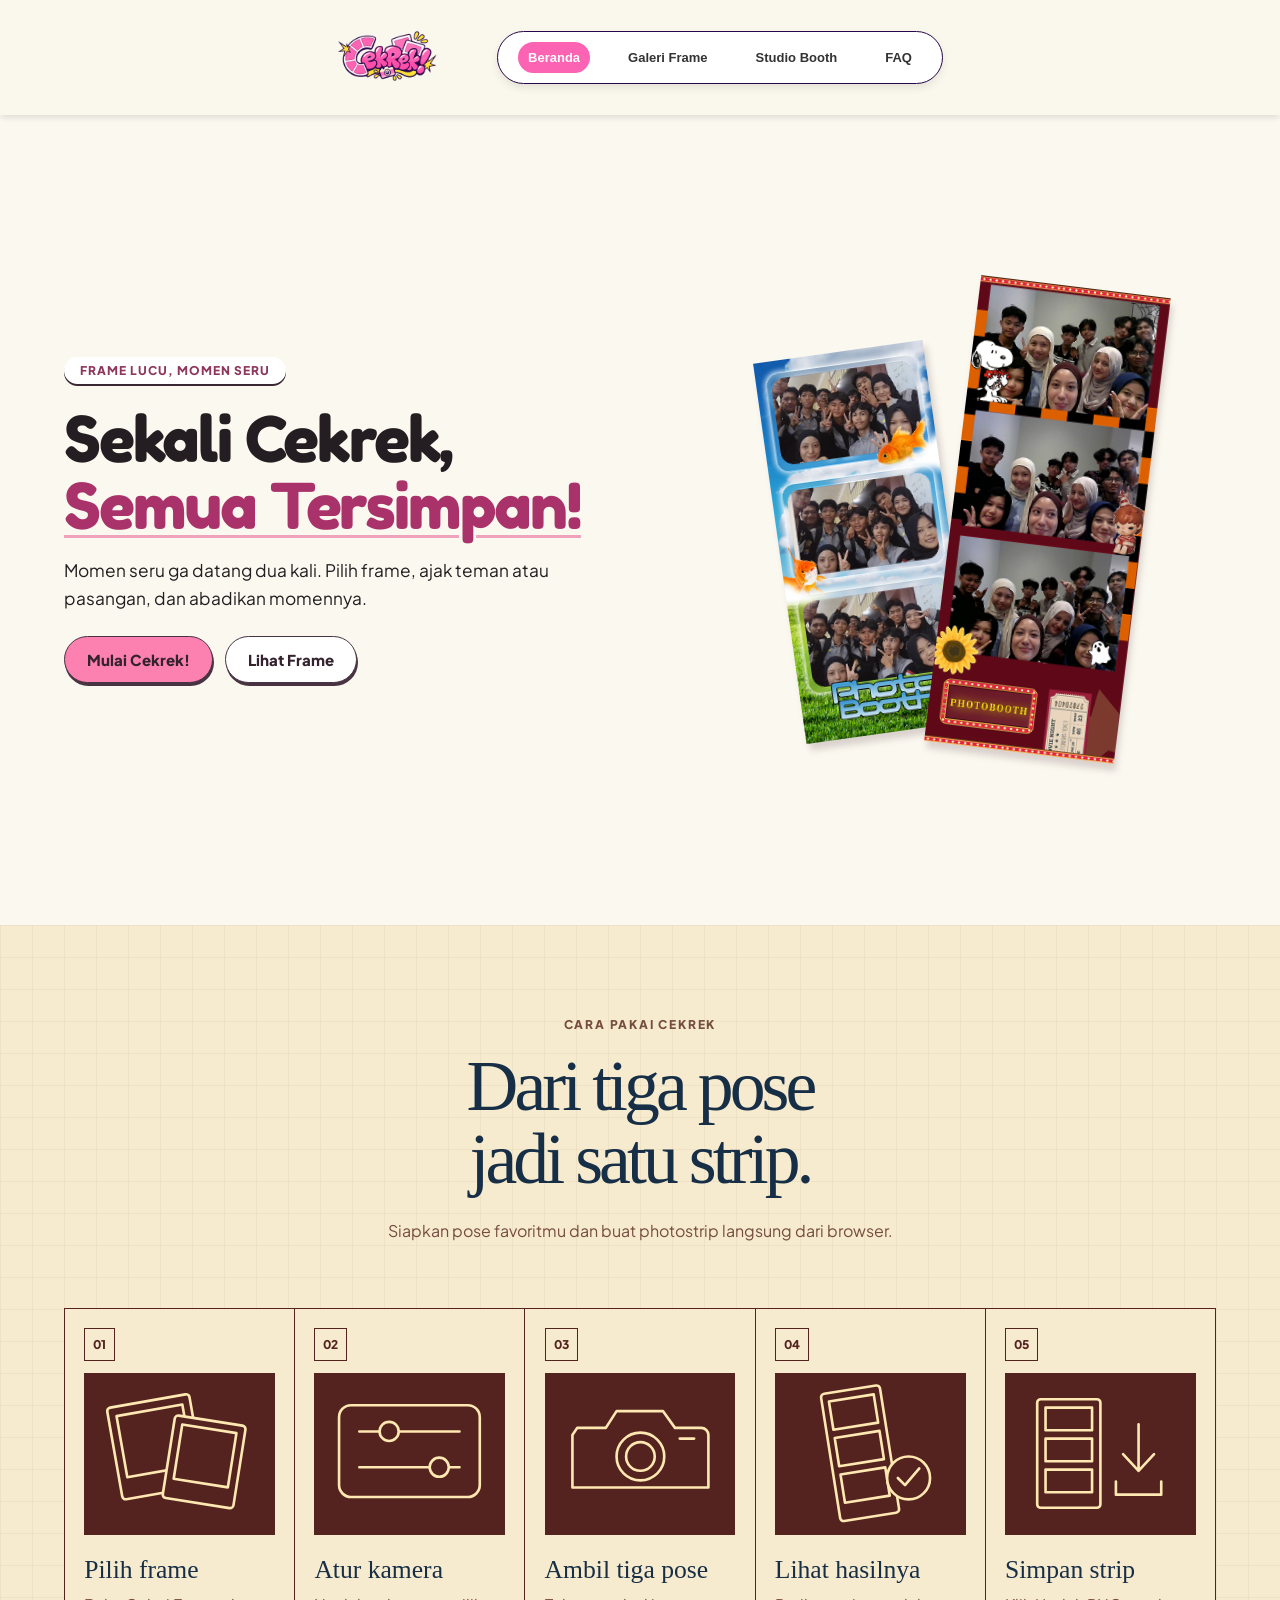
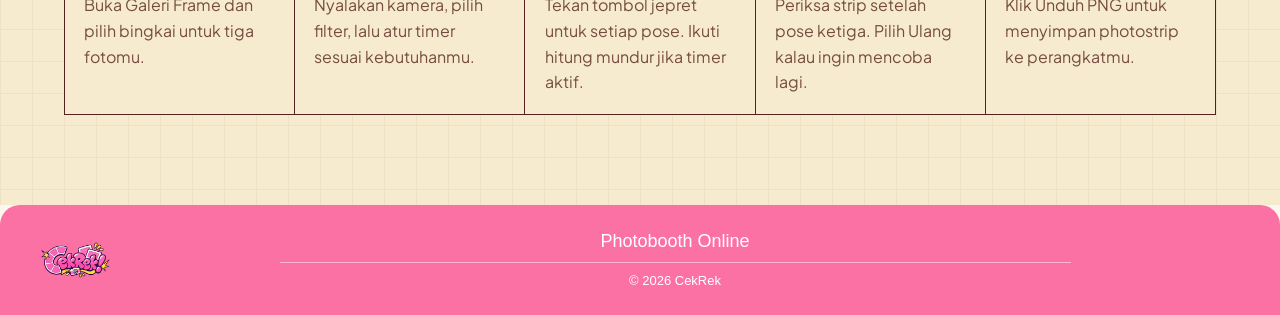
==== index.html @ a4d22d84 "Ganti tombol stiker dengan timer bergilir 3, 5, dan 10 detik" ====
<!DOCTYPE html>
<html lang="id">
<head>
  <meta charset="UTF-8">
  <meta name="viewport" content="width=device-width, initial-scale=1">
  <title>CEKREK Studio</title>

  <link rel="stylesheet" href="css/base.css">
  <link rel="stylesheet" href="css/navbar.css">
  <link rel="stylesheet" href="css/landing.css">
  <link rel="stylesheet" href="css/panduan.css">
  <link rel="stylesheet" href="css/galeri-frame.css">
  <link rel="stylesheet" href="css/kamera.css">
  <link rel="stylesheet" href="css/faq.css">

  <script src="js/navbar.js" defer></script>
  <script src="js/galeri-frame.js" defer></script>
  <script src="js/kamera.js" defer></script>
  <script src="js/faq.js" defer></script>
  <link rel="stylesheet" href="css/navigasi.css">
  <script src="js/navigasi.js" defer></script>
</head>
<body>
  
  <!-- NAVBAR START -->
  <nav class="navbar">
    <div class="wrapper">
      <div class="logo">
        <img src="gambar/logoCekRek.png" alt="Logo CekRek">
      </div>

      <button class="menu-toggle" type="button" aria-expanded="false" aria-controls="menu-utama">Menu</button>

      <ul class="nav-menu" id="menu-utama">
        <li><a href="#beranda" class="active">Beranda</a></li>
        <li><a href="#galeri-frame">Galeri Frame</a></li>
        <li><a href="#studio">Studio Booth</a></li>
        <li><a href="#faq">FAQ</a></li>
      </ul>
    </div>
  </nav>
  <!-- NAVBAR END -->

  <!-- HERO / LANDING PAGE SECTION -->
  <div id="beranda" data-layar tabindex="-1">
  <section class="hero" aria-labelledby="judul-beranda">
    <div class="hero-salinan">
      <p class="hero-label">Frame lucu, momen seru</p>
      <h1 id="judul-beranda">Sekali Cekrek,<br><em>Semua Tersimpan!</em></h1>
      <p class="hero-deskripsi">Momen seru ga datang dua kali. Pilih frame, ajak teman atau pasangan, dan abadikan momennya.</p>
      <div class="hero-aksi">
        <a href="#galeri-frame" class="startbutton">Mulai Cekrek!</a>
        <a href="#galeri-frame" class="galeriframe">Lihat Frame</a>
      </div>
    </div>
    <div class="hero-strip">
      <img src="gambar/fotbar.png" alt="Contoh strip foto pertama">
      <img src="gambar/hasil-foto2.png" alt="Contoh strip foto kedua">
    </div>
  </section>

  <section class="panduan" aria-labelledby="judul-panduan">
    <header>
      <p class="label-panduan">Cara pakai CekRek</p>
      <h2 id="judul-panduan">Dari tiga pose<br>jadi satu strip.</h2>
      <p>Siapkan pose favoritmu dan buat photostrip langsung dari browser.</p>
    </header>
    <ol>
        <li>
          <span class="nomor-panduan" aria-hidden="true">01</span>
          <svg viewBox="0 0 160 136" aria-hidden="true" focusable="false"><g><g transform="rotate(-10 65 60)"><rect x="25" y="22" width="70" height="78" rx="3"/><rect x="32" y="30" width="56" height="52"/></g><g transform="rotate(9 104 73)"><rect x="71" y="40" width="60" height="70" rx="3"/><rect x="78" y="47" width="46" height="46"/></g></g></svg>
          <h3>Pilih frame</h3>
          <p>Buka Galeri Frame dan pilih bingkai untuk tiga fotomu.</p>
        </li>
        <li>
          <span class="nomor-panduan" aria-hidden="true">02</span>
          <svg viewBox="0 0 160 136" aria-hidden="true" focusable="false"><g><rect x="21" y="27" width="118" height="77" rx="10"/><path d="M38 49h84M38 79h84"/><circle cx="63" cy="49" r="8"/><circle cx="105" cy="79" r="8"/></g></svg>
          <h3>Atur kamera</h3>
          <p>Nyalakan kamera, pilih filter, lalu atur timer sesuai kebutuhanmu.</p>
        </li>
        <li>
          <span class="nomor-panduan" aria-hidden="true">03</span>
          <svg viewBox="0 0 160 136" aria-hidden="true" focusable="false"><g><path d="M27 46h24l9-14h39l10 14h22a6 6 0 0 1 6 6v44H23V52z"/><circle cx="80" cy="70" r="20"/><circle cx="80" cy="70" r="12"/><path d="M113 55h12"/></g></svg>
          <h3>Ambil tiga pose</h3>
          <p>Tekan tombol jepret untuk setiap pose. Ikuti hitung mundur jika timer aktif.</p>
        </li>
        <li>
          <span class="nomor-panduan" aria-hidden="true">04</span>
          <svg viewBox="0 0 160 136" aria-hidden="true" focusable="false"><g><g transform="rotate(-9 73 65)"><rect x="46" y="13" width="50" height="108" rx="3"/><path d="M52 20h38v24H52z M52 51h38v24H52z M52 82h38v24H52z"/></g><circle cx="112" cy="88" r="18"/><path d="m103 88 6 6 12-14"/></g></svg>
          <h3>Lihat hasilnya</h3>
          <p>Periksa strip setelah pose ketiga. Pilih Ulang kalau ingin mencoba lagi.</p>
        </li>
        <li>
          <span class="nomor-panduan" aria-hidden="true">05</span>
          <svg viewBox="0 0 160 136" aria-hidden="true" focusable="false"><g><rect x="27" y="22" width="53" height="91" rx="3"/><path d="M34 29h39v19H34z M34 55h39v19H34z M34 81h39v19H34z M112 43v38m-13-13 13 14 13-14 M93 91v11h38V91"/></g></svg>
          <h3>Simpan strip</h3>
          <p>Klik Unduh PNG untuk menyimpan photostrip ke perangkatmu.</p>
        </li>
    </ol>
  </section>
  </div>

  <!-- GALERI FRAME SECTION -->
      <section id="galeri-frame" data-layar tabindex="-1" hidden class="galeri-frame-section">
        <div class="container">
          <div class="header">
            <h1>Galeri Frame</h1>
            <p>Pilih frame untuk masuk ke studio.</p>
          </div>

          <div class="grid">
            <div class="card yellow active" data-frame="1" onclick="selectCard(this)">
              <span class="badge-terpilih">&#10003; Terpilih</span>
              <div class="frame-box">
                <img src="gambar/frame1.png" alt="Frame 1">
              </div>
              <div class="info">
                <div class="info-header">
                  <h3>Frame 1</h3>
                  <span class="tag-populer">Populer</span>
                </div>
                <p>(3 Foto)</p>
              </div>
              <button class="btn">Pakai Frame</button>
            </div>

            <div class="card red" data-frame="2" onclick="selectCard(this)">
              <span class="badge-terpilih">&#10003; Terpilih</span>
              <div class="frame-box">
                <img src="gambar/frame2.png" alt="Frame 2">
              </div>
              <div class="info">
                <h3>Frame 2</h3>
                <p>(3 Foto)</p>
              </div>
              <button class="btn">Pakai Frame</button>
            </div>

            <div class="card purple" data-frame="3" onclick="selectCard(this)">
              <span class="badge-terpilih">&#10003; Terpilih</span>
              <div class="frame-box">
                <img src="gambar/frame3.png" alt="Frame 3">
              </div>
              <div class="info">
                <h3>Frame 3</h3>
                <p>(3 Foto)</p>
              </div>
              <button class="btn">Pakai Frame</button>
            </div>

            <div class="card green" data-frame="4" onclick="selectCard(this)">
              <span class="badge-terpilih">&#10003; Terpilih</span>
              <div class="frame-box">
                <img src="gambar/frame4.png" alt="Frame 4">
              </div>
              <div class="info">
                <h3>1 CUT</h3>
                <p>(3 Foto)</p>
              </div>
              <button class="btn">Pakai Frame</button>
            </div>

            <div class="card red" data-frame="5" onclick="selectCard(this)">
              <span class="badge-terpilih">&#10003; Terpilih</span>
              <div class="frame-box">
                <img src="gambar/framee5.png" alt="Frame 5">
              </div>
              <div class="info">
                <div class="info-header">
                  <h3>Frame 5</h3>
                </div>
                <p>(3 Foto)</p>
              </div>
              <button class="btn">Pakai Frame</button>
            </div>

            <div class="card purple" data-frame="6" onclick="selectCard(this)">
              <span class="badge-terpilih">&#10003; Terpilih</span>
              <div class="frame-box">
                <img src="gambar/framee6.png" alt="Frame 6">
              </div>
              <div class="info">
                <h3>Frame Hibachi Mana</h3>
                <p>(3 Foto)</p>
              </div>
              <button class="btn">Pakai Frame</button>
            </div>

          </div> <!-- Penutup div.grid -->
        </div>
      </section>

  <!-- STUDIO KAMERA SECTION -->
  <main id="studio" data-layar tabindex="-1" hidden>
    <header class="studio-heading">
      <p class="label-studio">Tentang studio</p>
      <h1>Coba studio PhotoBooth</h1>
      <p>Pilih filter dan coba kamera langsung di sini.</p>
    </header>
    <header class="judul-hasil" hidden><h1>Hasil fotomu</h1></header>
    <section class="studio-card" aria-label="Studio kamera">
      <div class="studio-body">
        <div class="studio-kamera">
          <div class="area-kamera">
            <span id="status-live">STANDBY</span>
            <span class="sudut-lensa" aria-hidden="true"></span>
            <video id="kamera" aria-label="Pratinjau kamera" autoplay muted playsinline hidden></video>
            <span id="pose">Pose 1 / 3</span>
            <output id="hitung" aria-live="assertive"></output>
            <button id="nyalakan" type="button">Nyalakan Kamera</button>
          </div>
          <div class="kontrol" role="group" aria-label="Kontrol kamera">
            <div class="alat-kiri">
              <button type="button" id="filter" value="none" title="Ganti filter kamera">
                <svg viewBox="0 0 24 24" aria-hidden="true"><path d="M3 7h18M3 17h18"/><circle cx="8" cy="7" r="3"/><circle cx="16" cy="17" r="3"/></svg>
                <span>Normal</span>
              </button>
              <button type="button" id="timer" value="0" title="Ganti durasi timer">
                <svg viewBox="0 0 24 24" aria-hidden="true"><circle cx="12" cy="14" r="8"/><path d="M12 6V3m-3 0h6m3 5 2-2m-8 8 3-4"/></svg>
                <span>Timer: Mati</span>
              </button>
              <button type="button" id="buka-hasil" disabled>
                <svg viewBox="0 0 24 24" aria-hidden="true"><rect x="3" y="3" width="18" height="18" rx="3"/><circle cx="9" cy="9" r="1.3"/><path d="m4 17 5-5 3 3 4-5 5 6"/></svg>
                <span>Hasil</span>
              </button>
            </div>
            <button id="jepret" type="button" aria-label="Ambil foto" title="Ambil foto" disabled></button>
            <div class="alat-kanan">
              <button id="kilat" aria-pressed="false">Flash</button>
              <button id="cermin" aria-pressed="true">Cermin</button>
            </div>
          </div>
          <p id="pesan" role="status">Nyalakan kamera untuk mulai foto.</p>
        </div>
        <aside class="pilihan-frame">
          <p>Frame terpilih <strong id="nama-frame">Frame 1</strong></p>
          <canvas id="hasil" width="734" height="1800" role="img" aria-label="Pratinjau strip"></canvas>
          <a href="#tinjau" id="lihat-hasil" hidden>Lihat hasil</a>
          <button id="ulang" type="button" disabled>Ulang</button>
          <button id="unduh" type="button" disabled>Unduh PNG</button>
        </aside>
      </div>
    </section>
  </main>

  <!-- FAQ -->
  <section class="faq" id="faq" data-layar tabindex="-1" hidden>
    <h2>FAQ</h2>

    <div class="item">
      <button class="pertanyaan">1. Apa itu CekRek?<span class="panah"></span></button>
      <p class="jawaban">CekRek itu website photobooth online yang bikin kamu bisa foto seru langsung dari browser, tanpa perlu antre di booth. Tinggal pilih frame favoritmu, cekrek, dan hasilnya siap diunduh. Cocok buat foto bareng teman, sahabat, atau sekadar gaya sendirian!</p>
    </div>

    <div class="item">
      <button class="pertanyaan">2. Bagaimana cara menggunakan CekRek?<span class="panah"></span></button>
      <p class="jawaban">Gampang banget! Pilih frame yang kamu suka, klik tombol nyalakan kamera, lalu izinkan akses kamera di browser. Setelah itu jepret 3 foto satu per satu dengan pose terbaikmu. Kalau sudah puas, tinggal unduh hasilnya sebagai gambar PNG. Kalau kurang cocok, kamu bisa foto ulang sepuasnya!</p>
    </div>

    <div class="item">
      <button class="pertanyaan">3. Apakah CekRek gratis?<span class="panah"></span></button>
      <p class="jawaban">Gratis! Kamu bebas foto sebanyak yang kamu mau tanpa biaya apa pun dan tanpa perlu daftar akun. Jadi tidak perlu khawatir soal kuota jepretan, silakan berkreasi sepuasnya!</p>
    </div>

    <div class="item">
      <button class="pertanyaan">4. Apakah saya perlu menginstal aplikasi untuk menggunakan CekRek?<span class="panah"></span></button>
      <p class="jawaban">Gak perlu sama sekali! CekRek langsung jalan lewat browser di laptop maupun HP, jadi tinggal buka websitenya dan langsung foto. Hemat memori dan praktis! Pastikan saja kameramu aktif dan browsernya mengizinkan akses kamera.</p>
    </div>
  </section>
  <!-- FAQ END -->

  <!-- FOOTER -->
  <footer class="footer">
    <img src="gambar/logoCekRek.png" alt="Logo CekRek" class="footer-logo">
    <div class="tengah">
      <p class="tagline">Photobooth Online</p>
      <hr>
      <p class="copy">&copy; 2026 CekRek</p>
    </div>
  </footer>

</body>
</html>
---- css/base.css ----
@font-face { font-family: Fredoka; src: url('../assets/fredoka-one.ttf'); }
@font-face { font-family: Jakarta; src: url('../assets/jakarta-400.ttf'); }
@font-face { font-family: Jakarta; src: url('../assets/jakarta-800.ttf'); font-weight: 800; }

:root {
  --font-sans: "Plus Jakarta Sans", sans-serif;  
  --font-display: "Fredoka", cursive;            
  --color-cream: #faf8ec;                      
  --color-pink: #fb71a4;                        
  --color-pink-dark: #e8508a;                    
  --color-pink-soft: #fff0f6;                    
  --color-plum: #7a3e53;                        
  --color-ink: #222222;                          
  --color-white: #ffffff;
  --color-yellow: #f5da69;
}

* { box-sizing: border-box; }
body { margin: 0; background: var(--color-cream); color: #222; font-family: Jakarta, Arial, sans-serif; }
---- css/navbar.css ----
* {
    margin: 0;
    padding: 0;
    box-sizing: border-box;
    font-family: 'Plus Jakarta Sans', sans-serif;
    font-size: 13px;
}
html {
    scroll-behavior: smooth;
}

body {
    width: 100%;
}

.wrapper {
    max-width: 1100px;
    margin: 0 auto;
    display: flex;
    justify-content: center;
    align-items: center;
    padding-left: 20px;
    padding-right: 20px;
}

.navbar {
    width: 100%;
    background-color: var(--color-cream);
    position: sticky;
    top: 0;
    z-index: 1000;
    box-shadow: 0px 4px 6px -1px rgba(0,0,0,0.1);
    padding: 6px 0;
}

.logo img {
    width: 100px;
    height: auto;
    object-fit: contain;
}

.nav-menu {
    display: flex;
    list-style: none;
    align-items: center;
    gap: 28px;
    background-color: #ffffff;
    padding: 10px 20px;
    margin-left: 60px;
    border-radius: 50px;
    box-shadow: 0px 4px 10px -1px rgba(0,0,0,0.1);
    border: 1px solid #270749;
}

.nav-menu li a {
    text-decoration: none;
    color: #333;
    font-weight: bold;
    white-space: nowrap;
    display: inline-block;
    text-align: center;
    padding: 8px 10px;
    border-radius: 50px;
    background-color: transparent;
    transition: background-color 0.3s ease, color 0.3s ease;
}

.nav-menu li a:hover {
    background-color: #fdd5db;
    color: #fc63b2;
}

.nav-menu li a.active {
    background-color: #fc63b2;
    color: #ffffff;
}
.menu-toggle {
    display: none;
    cursor: pointer;
    font-weight: bold;
    color: #333;
    background-color: #ffffff;
    padding: 10px 20px;
    border-radius: 50px;
    box-shadow: 0px 4px 10px -1px rgba(0,0,0,0.1);
    border: 1px solid #270749;
}

@media screen and (max-width: 850px) {
    .menu-toggle {
        display: block;
    }

    .nav-menu {
        display: none;
        flex-direction: column;
        position: absolute;
        top: 100%;
        width: 100%;
        background-color: #FAF8EC;
        padding: 20px;
        margin-left: 0;
        box-shadow: 0px 4px 10px -1px rgba(0,0,0,0.1);
        text-align: center;
        gap: 15px;
    }

    .nav-menu.active {
        display: flex;
    }
}
---- css/landing.css ----
.hero {
  display: grid;
  grid-template-columns: minmax(0, 1.25fr) minmax(0, 1fr);
  align-items: center;
  gap: clamp(20px, 3vw, 52px);
  min-height: calc(100svh - 90px);
  padding: clamp(32px, 5vw, 72px) max(5vw, calc((100% - 1280px) / 2));
  background: #fbf8ef;
  color: #241e22;
  overflow: hidden;
}
.hero-label {
  display: inline-block;
  padding: 6px 16px;
  background: white;
  color: #8e365c;
  border-radius: 20px;
  box-shadow: 0 2px #392732;
  font: 800 12px Jakarta, sans-serif;
  text-transform: uppercase;
  letter-spacing: 1px;
}
#judul-beranda {
  margin: 22px 0 16px;
  font: 400 clamp(38px, 4.9vw, 76px)/1.08 Fredoka, sans-serif;
  letter-spacing: -.035em;
}
#judul-beranda em {
  font: inherit;
  color: #a83269;
  text-decoration: underline #eea3bb 3px;
  text-underline-offset: .1em;
}
.hero-deskripsi { max-width: 41ch; font: 400 clamp(16px, 1.35vw, 20px)/1.6 Jakarta, sans-serif; }
.hero-aksi { display: flex; flex-wrap: wrap; gap: 12px; margin-top: 24px; }
.hero-aksi a {
  text-decoration: none; color: #34232e; font: 800 15px Jakarta, sans-serif;
  padding: 13px 22px; background: white; border: 1px solid #483342;
  border-radius: 24px; box-shadow: 1px 3px #483342;
}
.hero-aksi .startbutton { background: #fc81b0; }
.hero-aksi a:hover { transform: translateY(-2px); }
.hero-strip { position: relative; width: 100%; height: clamp(330px, 39vw, 550px); }
.hero-strip img {
  position: absolute; object-fit: contain;
  filter: drop-shadow(3px 7px 3px #47283730);
}
.hero-strip img:first-child { width: 52%; height: 77%; top: 16%; left: 3%; transform: rotate(-8deg); }
.hero-strip img:last-child { width: 58%; height: 94%; top: 3%; left: 37%; transform: rotate(7deg); }
@media (max-width: 720px) {
  .hero { grid-template-columns: 1fr; min-height: auto; padding: 36px 6vw 28px; }
  .hero-strip { justify-self: center; max-width: 390px; height: clamp(265px, 68vw, 350px); }
}
---- css/panduan.css ----
.panduan {
    --kertas: #f6ebce;
    --tinta: #54221f;

    color: #172e47;
    background-color: var(--kertas);
    background-image:
        linear-gradient(#82633010 1px, transparent 1px),
        linear-gradient(90deg, #82633010 1px, transparent 1px);
    background-size: 32px 32px;
    padding: clamp(48px, 7vw, 100px) max(5vw, calc((100% - 1320px) / 2));
}

.panduan header {
    max-width: 670px;
    margin: 0 auto clamp(36px, 5vw, 72px);
    text-align: center;
}

.panduan p {
    font: 400 16px/1.6 Jakarta, sans-serif;
    color: #764c40;
}

.panduan .label-panduan {
    font-size: 12px;
    font-weight: 800;
    letter-spacing: .15em;
    text-transform: uppercase;
}

.panduan h2,
.panduan h3 {
    font-family: Georgia, serif;
    font-weight: 400;
}

.panduan h2 {
    font-size: clamp(44px, 5.6vw, 84px);
    line-height: 1.02;
    letter-spacing: -.055em;
    margin: 16px 0 22px;
}

.panduan ol {
    list-style: none;
    display: grid;
    grid-template-columns: repeat(5, minmax(0, 1fr));
    gap: 1px;
    border: 1px solid var(--tinta);
    background: var(--tinta);
}

.panduan li {
    min-width: 0;
    padding: clamp(14px, 1.5vw, 24px);
    background: var(--kertas);
}

.nomor-panduan {
    display: inline-block;
    padding: 8px;
    border: 1px solid var(--tinta);
    color: var(--tinta);
    font: 800 12px Jakarta, sans-serif;
}

.panduan svg {
    display: block;
    width: 100%;
    margin: 12px 0 20px;
    background: var(--tinta);
}

.panduan svg g {
    fill: var(--tinta);
    stroke: #ffe8b1;
    stroke-width: 2.2;
    stroke-linejoin: round;
    stroke-linecap: round;
}

.panduan h3 {
    font-size: clamp(22px, 2vw, 30px);
    line-height: 1.15;
    margin-bottom: 8px;
}


/* ========================================
   RESPONSIVE TABLET
======================================== */

@media (max-width: 900px) {
    .panduan ol {
        grid-template-columns: repeat(2, minmax(0, 1fr));
        background: transparent;
        border: 0;
        gap: 12px;
    }

    .panduan li {
        border: 1px solid var(--tinta);
    }
}


/* ========================================
   RESPONSIVE MOBILE
======================================== */

@media (max-width: 540px) {
    .panduan ol {
        grid-template-columns: 1fr;
    }

    .panduan li {
        display: grid;
        grid-template-columns: 84px 1fr;
        column-gap: 15px;
        align-content: start;
    }

    .panduan svg {
        grid-column: 1;
        grid-row: 1 / 4;
        align-self: center;
        margin: 0;
    }

    .panduan li > :not(svg) {
        grid-column: 2;
    }

    .nomor-panduan {
        justify-self: start;
        margin-bottom: 6px;
        padding: 3px 6px;
    }
}
---- css/galeri-frame.css ----
.galeri-frame-section {
  background-color: #f8f9fa;
  padding: 40px 20px;
  margin-top: 50px;
  border-top: 2px dashed #ddd;
}

.galeri-frame-section .container {
  max-width: 1200px;
  margin: 0 auto;
  background: #ffffff;
  padding: 24px;
  border-radius: 16px;
  position: relative;
  text-align: left;
}

.galeri-frame-section .header h1 {
  font-size: 24px;
  margin-bottom: 8px;
  color: #111;
  font-family: Arial, sans-serif;
}

.galeri-frame-section .header p {
  color: #666;
  margin-bottom: 24px;
  font-size: 14px;
  font-family: Arial, sans-serif;
}

.galeri-frame-section .grid {
  display: grid;
  grid-template-columns: repeat(auto-fit, minmax(240px, 1fr));
  gap: 20px;
}

.galeri-frame-section .card {
  border-radius: 16px;
  padding: 16px;
  position: relative;
  display: flex;
  flex-direction: column;
  align-items: center;
  border: 2px solid transparent;
  transition: all 0.2s ease;
}

.galeri-frame-section .card.yellow { background-color: #fffde7; }
.galeri-frame-section .card.purple { background-color: #f3e5f5; }
.galeri-frame-section .card.green  { background-color: #e8f5e9; }
.galeri-frame-section .card.red  { background-color: #ffe1ca; }

.galeri-frame-section .card.active {
  border-color: #fbc02d;
}

.galeri-frame-section .badge-terpilih {
  position: absolute;
  top: 12px;
  left: 12px;
  background: #fbc02d;
  color: #000;
  font-size: 11px;
  font-weight: bold;
  padding: 4px 8px;
  border-radius: 12px;
  display: none;
}

.galeri-frame-section .card.active .badge-terpilih {
  display: block;
}

.galeri-frame-section .frame-box {
  width: 140px;
  height: 180px;
  background: #fff;
  border-radius: 8px;
  box-shadow: 0 4px 10px rgba(0,0,0,0.1);
  margin: 30px 0 20px 0;
  padding: 10px;
  display: flex;
  flex-direction: column;
  align-items: center;
  justify-content: center;
}

.galeri-frame-section .frame-box img {
  width: 100%;
  height: 100%;
  object-fit: contain;
  display: block;
}

.galeri-frame-section .preview-grid-2x2 {
  display: grid;
  grid-template-columns: 1fr 1fr;
  gap: 4px;
  width: 100%;
  height: 100%;
}
.galeri-frame-section .preview-grid-2x2 div {
  background: #222;
  color: #fff;
  display: flex;
  align-items: center;
  justify-content: center;
  font-size: 12px;
  border-radius: 2px;
}

.galeri-frame-section .preview-grid-2cut {
  display: flex;
  flex-direction: column;
  gap: 6px;
  width: 100%;
  height: 100%;
}
.galeri-frame-section .preview-grid-2cut div {
  background: #222;
  color: #fff;
  flex: 1;
  display: flex;
  align-items: center;
  justify-content: center;
  font-size: 10px;
  border-radius: 2px;
}

.galeri-frame-section .preview-grid-strip {
  display: flex;
  flex-direction: column;
  gap: 3px;
  width: 70%;
  height: 100%;
}
.galeri-frame-section .preview-grid-strip div {
  background: #222;
  color: #fff;
  flex: 1;
  display: flex;
  align-items: center;
  justify-content: center;
  font-size: 10px;
  border-radius: 2px;
}

.galeri-frame-section .preview-grid-1cut {
  width: 100%;
  height: 100%;
  background: #222;
  color: #fff;
  display: flex;
  align-items: center;
  justify-content: center;
  font-size: 12px;
  border-radius: 2px;
}

.galeri-frame-section .info {
  width: 100%;
  margin-bottom: 16px;
}

.galeri-frame-section .info-header {
  display: flex;
  justify-content: space-between;
  align-items: center;
}

.galeri-frame-section .info h3 {
  font-size: 16px;
  color: #111;
  margin: 0;
  font-family: Arial, sans-serif;
}

.galeri-frame-section .tag-populer {
  background: #fff3cd;
  color: #856404;
  font-size: 10px;
  padding: 2px 6px;
  border-radius: 4px;
  font-weight: bold;
}

.galeri-frame-section .info p {
  font-size: 12px;
  color: #777;
  margin: 4px 0 0 0;
  font-family: Arial, sans-serif;
}

.galeri-frame-section .btn {
  width: 100%;
  padding: 10px 0;
  border-radius: 20px;
  border: 1px solid #ccc;
  background: #fff;
  font-weight: bold;
  cursor: pointer;
  font-size: 13px;
  color: #111;
  font-family: Arial, sans-serif;
}

.galeri-frame-section .card.active .btn {
  background: #fbc02d;
  border-color: #fbc02d;
  color: #000;
}
---- css/kamera.css ----
#studio {
    padding: 26px clamp(14px, 4vw, 64px) 48px;
    color: #48283a;
    background: repeating-linear-gradient(
        90deg,
        var(--color-cream, #faf8ec) 0 28px,
        #f3efd9 28px 56px
    );
    font-family: Jakarta, sans-serif;
}

#studio :is(button, select, label, a) {
    font-family: inherit;
}

#studio button:enabled,
#studio select {
    cursor: pointer;
}

.studio-heading,
.judul-hasil {
    text-align: center;
    margin-bottom: 22px;
}

.studio-heading h1,
.judul-hasil h1 {
    font: 400 clamp(26px, 4vw, 40px) Fredoka, sans-serif;
}

.studio-card {
    max-width: 1280px;
    margin: auto;
}

.studio-body {
    display: grid;
    grid-template-columns: minmax(0, 1fr) clamp(265px, 25vw, 330px);
    gap: 24px;
    align-items: start;
}

.studio-kamera,
.pilihan-frame {
    background: white;
    border: 2px solid #efdfd7;
    border-radius: 26px;
    padding: clamp(14px, 2vw, 24px);
    box-shadow: 0 6px 0 #efdcd2;
}

.area-kamera {
    position: relative;
    isolation: isolate;
    display: grid;
    place-content: center;
    justify-items: center;
    overflow: hidden;
    aspect-ratio: 16 / 10;
    border-radius: 18px;
    background: #d3cecd;
}

.kamera-idle {
    width: clamp(60px, 14vw, 155px);
    max-height: 16vh;
    object-fit: contain;
    margin-bottom: 12px;
}

#kamera {
    position: absolute;
    inset: 0;
    width: 100%;
    height: 100%;
    object-fit: cover;
    transform: scaleX(-1);
}

#pose {
    position: absolute;
    left: 12px;
    top: 12px;
    color: white;
    background: #462c37;
    border-radius: 20px;
    padding: 6px 12px;
    font-weight: bold;
}

#hitung {
    position: absolute;
    inset: 0;
    display: grid;
    place-items: center;
    color: white;
    text-shadow: 0 2px 12px #422;
    font: 400 clamp(48px, 10vw, 110px) Fredoka, sans-serif;
    pointer-events: none;
}

.area-kamera.flash::after {
    content: '';
    position: absolute;
    inset: 0;
    background: white;
    pointer-events: none;
}

#nyalakan {
    position: relative;
    padding: 12px 22px;
    border-radius: 28px;
    border: 2px solid white;
    background: #ae315e;
    color: white;
    font-weight: 800;
}

.kontrol {
    display: flex;
    justify-content: center;
    flex-wrap: wrap;
    gap: 10px;
    align-items: center;
    margin: 18px auto 12px;
}

.kontrol label {
    display: grid;
    gap: 3px;
    color: #77374f;
    font-size: 12px;
    font-weight: bold;
}

.kontrol select,
.kontrol button,
.pilihan-frame button {
    border: 1px solid #dabec8;
    background: #fffaf7;
    color: #4f293b;
    border-radius: 12px;
    padding: 9px 10px;
}

.kontrol [aria-pressed="true"] {
    background: #ffe4ef;
    border: 2px solid #b63867;
}

#jepret {
    width: 62px;
    height: 62px;
    padding: 0;
    background: #f45e99;
    border: 5px solid white;
    border-radius: 50%;
    box-shadow: 0 0 0 2px #d04a80;
}

#studio button:disabled {
    opacity: .5;
}

#pesan {
    text-align: center;
    color: #774359;
}

.pilihan-frame {
    display: grid;
    grid-template-columns: 1fr 1fr;
    gap: 12px;
}

.pilihan-frame :is(h2, p, canvas, a) {
    grid-column: 1 / -1;
}

.pilihan-frame h2 {
    font: 400 24px Fredoka, sans-serif;
}

#nama-frame {
    color: #943454;
}

#hasil {
    justify-self: center;
    height: 165px;
    max-width: 100%;
    object-fit: contain;
}

@media (max-width: 850px) {
    .studio-body {
        grid-template-columns: 1fr;
    }

    .studio-kamera,
    .pilihan-frame {
        min-width: 0;
    }
}


/* ========================================
   VIEWFINDER DAN KONTROL KAMERA
======================================== */

.studio-kamera {
    padding: 0;
    border: 0;
    box-shadow: none;
    background: transparent;
}

.area-kamera {
    aspect-ratio: 16 / 9;
    border: 4px solid white;
    border-radius: 32px;
    background: #d3cecd;
    box-shadow: 0 15px 35px #0000000f;
}

#nyalakan {
    background: #f3649c;
    padding: 16px 30px;
}

#status-live,
#pose {
    position: absolute;
    z-index: 1;
    top: 23px;
    padding: 6px 12px;
    border-radius: 22px;
    color: white;
    font-weight: bold;
}

#status-live {
    left: 23px;
    background: #0009;
}

#pose {
    left: auto;
    right: 23px;
    background: #a93865;
}

.sudut-lensa {
    position: absolute;
    z-index: 1;
    inset: 15px;
    pointer-events: none;

    --garis: linear-gradient(white, white);

    background:
        var(--garis) left top,
        var(--garis) right top,
        var(--garis) left bottom,
        var(--garis) right bottom,
        var(--garis) left top,
        var(--garis) right top,
        var(--garis) left bottom,
        var(--garis) right bottom;

    background-size:
        23px 3px,
        23px 3px,
        23px 3px,
        23px 3px,
        3px 23px,
        3px 23px,
        3px 23px,
        3px 23px;

    background-repeat: no-repeat;
}

.kontrol {
    display: grid;
    grid-template-columns: 1fr 82px 1fr;
    gap: 12px;
}

.alat-kiri,
.alat-kanan {
    display: flex;
    align-items: center;
    gap: 6px;
    flex-wrap: wrap;
}

.alat-kanan {
    justify-content: flex-end;
}

.alat-kiri > *,
.alat-kanan > * {
    text-align: center;
}

.alat-kiri {
    display: grid;
    grid-template-columns: 1fr 1.18fr 1fr;
    width: min(100%, 248px);
    gap: 8px;
}

.alat-kiri > button {
    display: grid;
    place-content: center;
    justify-items: center;
    gap: 7px;
    min-width: 0;
    min-height: 66px;
    padding: 5px 2px;
    border: 2px solid #fb71a4;
    border-radius: 20px;
    background: white;
    color: #783c53;
    box-shadow: 0 4px #fb71a4;
    font: 800 12px Jakarta, sans-serif;
    white-space: nowrap;
}

.alat-kiri svg {
    width: 22px;
    height: 22px;
    fill: none;
    stroke: currentColor;
    stroke-width: 1.8;
    stroke-linecap: round;
    stroke-linejoin: round;
}

.kontrol select {
    padding: 3px;
    font-size: 12px;
}

.alat-kanan button,
.alat-kanan label {
    border-radius: 50%;
    width: 54px;
    height: 54px;
    display: grid;
    align-content: center;
    justify-content: center;
    font-size: 11px;
}

.alat-kanan label {
    border: 1px solid #dabec8;
    background: white;
}

.alat-kanan select {
    border: 0;
    padding: 0;
    background: transparent;
}

#jepret {
    width: 78px;
    height: 78px;
    justify-self: center;
    outline: 2px dashed white;
    outline-offset: -12px;
}

@media (max-width: 650px) {
    .area-kamera {
        aspect-ratio: 4 / 3;
        border-radius: 24px;
    }

    .kontrol {
        grid-template-columns: 1fr;
        justify-items: center;
    }

    #jepret {
        grid-row: 1;
    }

    .alat-kiri,
    .alat-kanan {
        justify-content: center;
    }
}


/* ========================================
   STUDIO HEADING DAN LAYOUT
======================================== */

.studio-heading {
    max-width: 1280px;
    margin: 0 auto 24px;
    text-align: left;
}

.studio-heading .label-studio {
    font-weight: 800;
    text-transform: uppercase;
    letter-spacing: 2px;
    color: #854359;
}

.studio-heading h1 {
    margin: 8px 0;
    color: #241e22;
}

.studio-heading p {
    color: #854359;
}

.studio-card {
    border: 2px solid #272024;
    border-radius: 28px;
    background: white;
    padding: clamp(14px, 2.5vw, 34px);
}

.studio-body {
    grid-template-columns: minmax(0, 1.65fr) minmax(0, 1fr);
    align-items: center;
    gap: clamp(16px, 2vw, 28px);
}


/* ========================================
   FRAME DAN HASIL FOTO
======================================== */

.pilihan-frame {
    border: 0;
    padding: 0;
    box-shadow: none;
}

.pilihan-frame p,
#pesan {
    padding: 12px 20px;
    border-radius: 14px;
    background: #ffedf4;
    color: #984364;
    text-align: left;
}

#nama-frame {
    display: block;
    font: 400 28px Fredoka, sans-serif;
}

#hasil {
    height: clamp(190px, 19vw, 260px);
}

.pilihan-frame button {
    min-height: 48px;
    font-weight: 800;
}


/* ========================================
   PENYESUAIAN TAMPILAN KAMERA
======================================== */

.area-kamera {
    background: #f3eee5;
    border: 0;
    box-shadow: none;
}

.kontrol {
    background: #faf8ef;
    border-radius: 18px;
    padding: 12px;
    margin: 12px 0;
}

.alat-kiri,
.alat-kanan {
    min-width: 0;
}

/* ========================================
   RESPONSIVE DESIGN
======================================== */

@media (max-width: 980px) {
    .studio-body {
        grid-template-columns: minmax(0, 1fr);
    }
}

@media (max-width: 650px) {
    .kontrol {
        grid-template-columns: repeat(2, minmax(0, 1fr));
    }

    #jepret {
        grid-column: 1 / -1;
    }

    .alat-kiri,
    .alat-kanan {
        justify-content: center;
    }
}

@media (max-width: 480px) {
    .kontrol {
        grid-template-columns: minmax(0, 1fr);
    }
}
@media (max-width: 1250px) {
    .kontrol { grid-template-columns: 1fr; justify-items: center; }
    #jepret { grid-row: 1; grid-column: 1; }
}
---- css/faq.css ----
/* ---------- FAQ ---------- */
.faq {
  max-width: 980px;
  margin: 0 auto;
  padding: 40px 20px;
}

.faq h2 {
  font-family: var(--font-sans);
  font-size: 40px;
  margin: 0 0 24px;
  padding: 0;
  border: none;
  color: var(--color-ink);
}

.item {
  background: white;
  border: 1px solid var(--color-ink);
  border-radius: 40px;
  margin-bottom: 16px;
  overflow: hidden;
}

.pertanyaan {
  width: 100%;
  display: flex;
  justify-content: space-between;
  align-items: center;
  gap: 12px;
  padding: 20px 28px;
  background: white;
  border: none;
  font-family: var(--font-sans);
  font-weight: 700;
  font-size: 18px;
  color: var(--color-ink);
  text-align: left;
  cursor: pointer;
}

.jawaban {
  display: none;
  margin: 0;
  padding: 16px 28px 20px;
  border-top: 1px solid var(--color-ink);
  background: white;
  font-size: 15px;
}

.panah {
  width: 12px;
  height: 12px;
  border-right: 3px solid var(--color-ink);
  border-bottom: 3px solid var(--color-ink);
  transform: rotate(45deg);
  margin-right: 6px;
  flex-shrink: 0;
}

/* saat dibuka */
.item.buka .pertanyaan { background: var(--color-pink); }
.item.buka .jawaban    { display: block; }
.item.buka .panah {
  transform: rotate(-135deg);
  margin-top: 6px;
}

/* ---------- FOOTER ---------- */
.footer {
  background: var(--color-pink);
  border-radius: 20px 20px 0 0;
  display: flex;
  align-items: center;
  padding: 20px 40px;
  color: white;
  text-align: center;
}

.footer-logo { height: 70px; }
.tengah  { flex: 1; }
.tagline { margin: 0 0 10px; font-size: 18px; }
.copy    { margin: 10px 0 0; font-size: 13px; }

.footer hr {
  width: 70%;
  margin: 0 auto;
  border: none;
  border-top: 1px solid rgba(255, 255, 255, 0.5);
}

/* tampilan HP */
@media (max-width: 600px) {
  .footer { flex-direction: column; gap: 12px; padding: 16px; }
  .pertanyaan { padding: 16px 20px; font-size: 16px; }
  .jawaban { padding: 14px 20px 18px; }
}
---- css/navigasi.css ----
[hidden] { display: none !important; }

[data-layar]:focus { outline: none; }

@media (prefers-reduced-motion: no-preference) {
  [data-layar]:not([hidden]) { animation: masuk-layar 220ms ease-out; }
  @keyframes masuk-layar {
    from { opacity: 0; transform: translateY(6px); }
    to { opacity: 1; transform: translateY(0); }
  }
}

#studio #lihat-hasil {
  grid-column: 1 / -1;
  justify-self: center;
  color: #82405a;
  font-weight: 700;
}

#studio.mode-hasil .studio-kamera,
#studio.mode-hasil .studio-bar,
#studio.mode-hasil #lihat-hasil { display: none; }

#studio.mode-hasil .studio-body { display: block; }
#studio.mode-hasil .studio-card,
#studio .judul-hasil { max-width: 520px; margin-inline: auto; }
#studio .judul-hasil h1 { margin-bottom: 16px; font: 400 32px Fredoka, sans-serif; }
#studio.mode-hasil #hasil { height: clamp(240px, 48svh, 560px); }
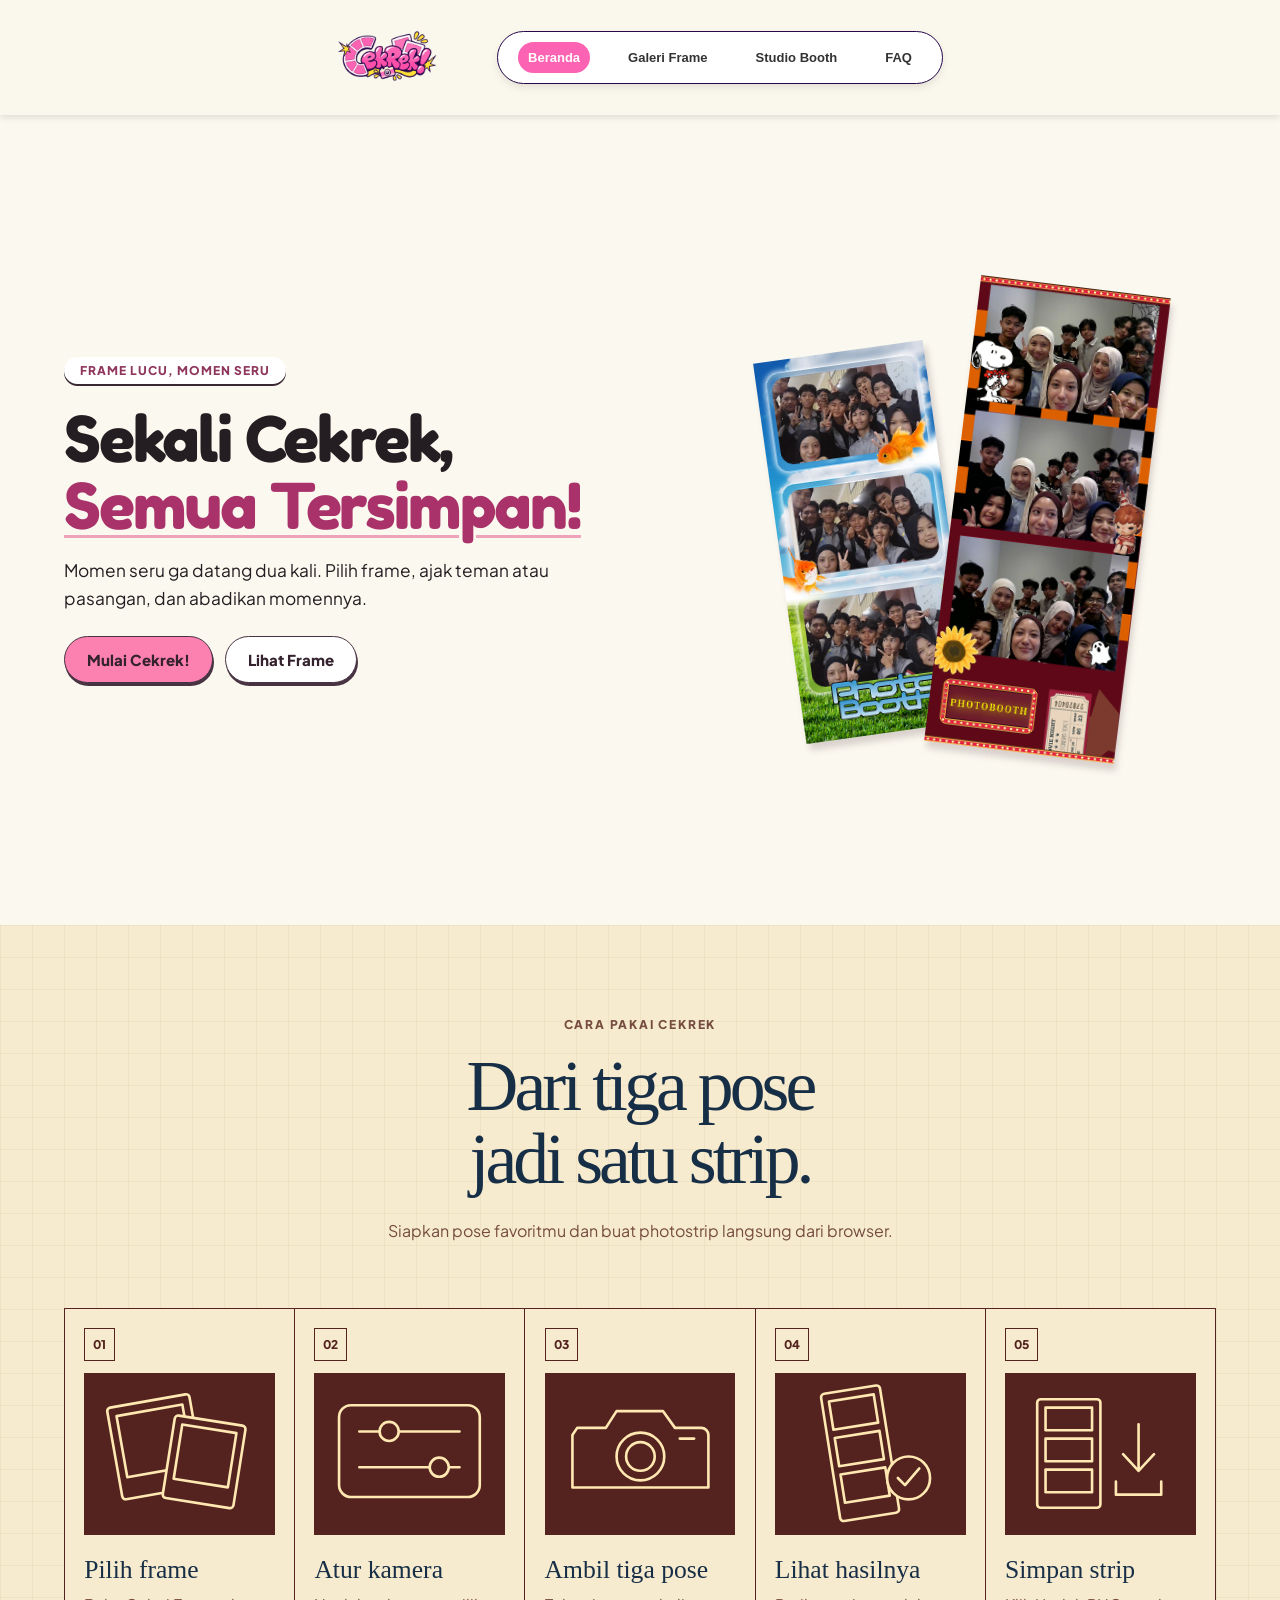
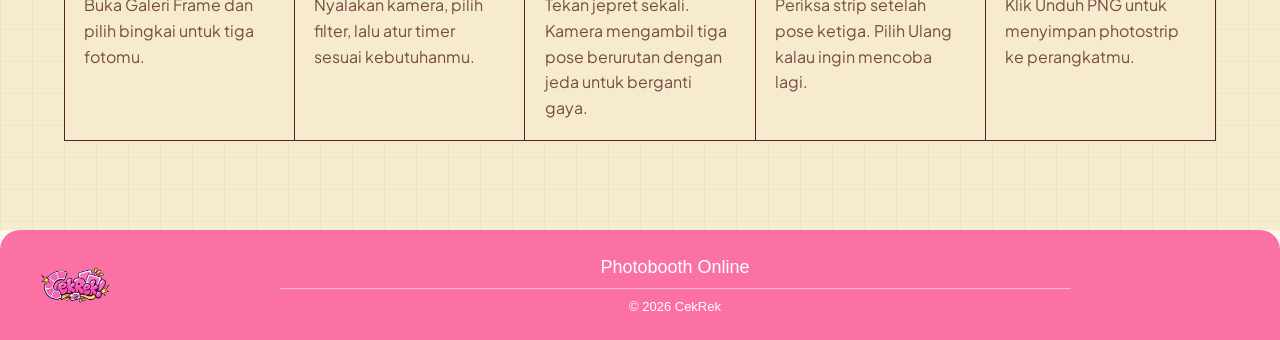
==== commit 6c4f9778: "Ambil tiga pose otomatis dengan flash singkat per foto" ====
--- a/index.html
+++ b/index.html
@@ -82,7 +82,7 @@
           <span class="nomor-panduan" aria-hidden="true">03</span>
           <svg viewBox="0 0 160 136" aria-hidden="true" focusable="false"><g><path d="M27 46h24l9-14h39l10 14h22a6 6 0 0 1 6 6v44H23V52z"/><circle cx="80" cy="70" r="20"/><circle cx="80" cy="70" r="12"/><path d="M113 55h12"/></g></svg>
           <h3>Ambil tiga pose</h3>
-          <p>Tekan tombol jepret untuk setiap pose. Ikuti hitung mundur jika timer aktif.</p>
+          <p>Tekan jepret sekali. Kamera mengambil tiga pose berurutan dengan jeda untuk berganti gaya.</p>
         </li>
         <li>
           <span class="nomor-panduan" aria-hidden="true">04</span>
@@ -224,9 +224,9 @@
                 <span>Hasil</span>
               </button>
             </div>
-            <button id="jepret" type="button" aria-label="Ambil foto" title="Ambil foto" disabled></button>
+            <button id="jepret" type="button" aria-label="Mulai sesi foto otomatis" title="Mulai sesi foto otomatis" disabled></button>
             <div class="alat-kanan">
-              <button id="kilat" aria-pressed="false">Flash</button>
+              <button id="kilat" aria-pressed="true">Flash</button>
               <button id="cermin" aria-pressed="true">Cermin</button>
             </div>
           </div>
@@ -254,7 +254,7 @@
 
     <div class="item">
       <button class="pertanyaan">2. Bagaimana cara menggunakan CekRek?<span class="panah"></span></button>
-      <p class="jawaban">Gampang banget! Pilih frame yang kamu suka, klik tombol nyalakan kamera, lalu izinkan akses kamera di browser. Setelah itu jepret 3 foto satu per satu dengan pose terbaikmu. Kalau sudah puas, tinggal unduh hasilnya sebagai gambar PNG. Kalau kurang cocok, kamu bisa foto ulang sepuasnya!</p>
+      <p class="jawaban">Gampang banget! Pilih frame yang kamu suka, klik tombol nyalakan kamera, lalu izinkan akses kamera di browser. Tekan jepret sekali, lalu ganti pose untuk foto kedua dan ketiga. Kalau sudah puas, tinggal unduh hasilnya sebagai gambar PNG. Kalau kurang cocok, kamu bisa foto ulang sepuasnya!</p>
     </div>
 
     <div class="item">
--- a/css/kamera.css
+++ b/css/kamera.css
@@ -106,6 +106,8 @@
     inset: 0;
     background: white;
     pointer-events: none;
+    opacity: .55;
+    z-index: 3;
 }
 
 #nyalakan {
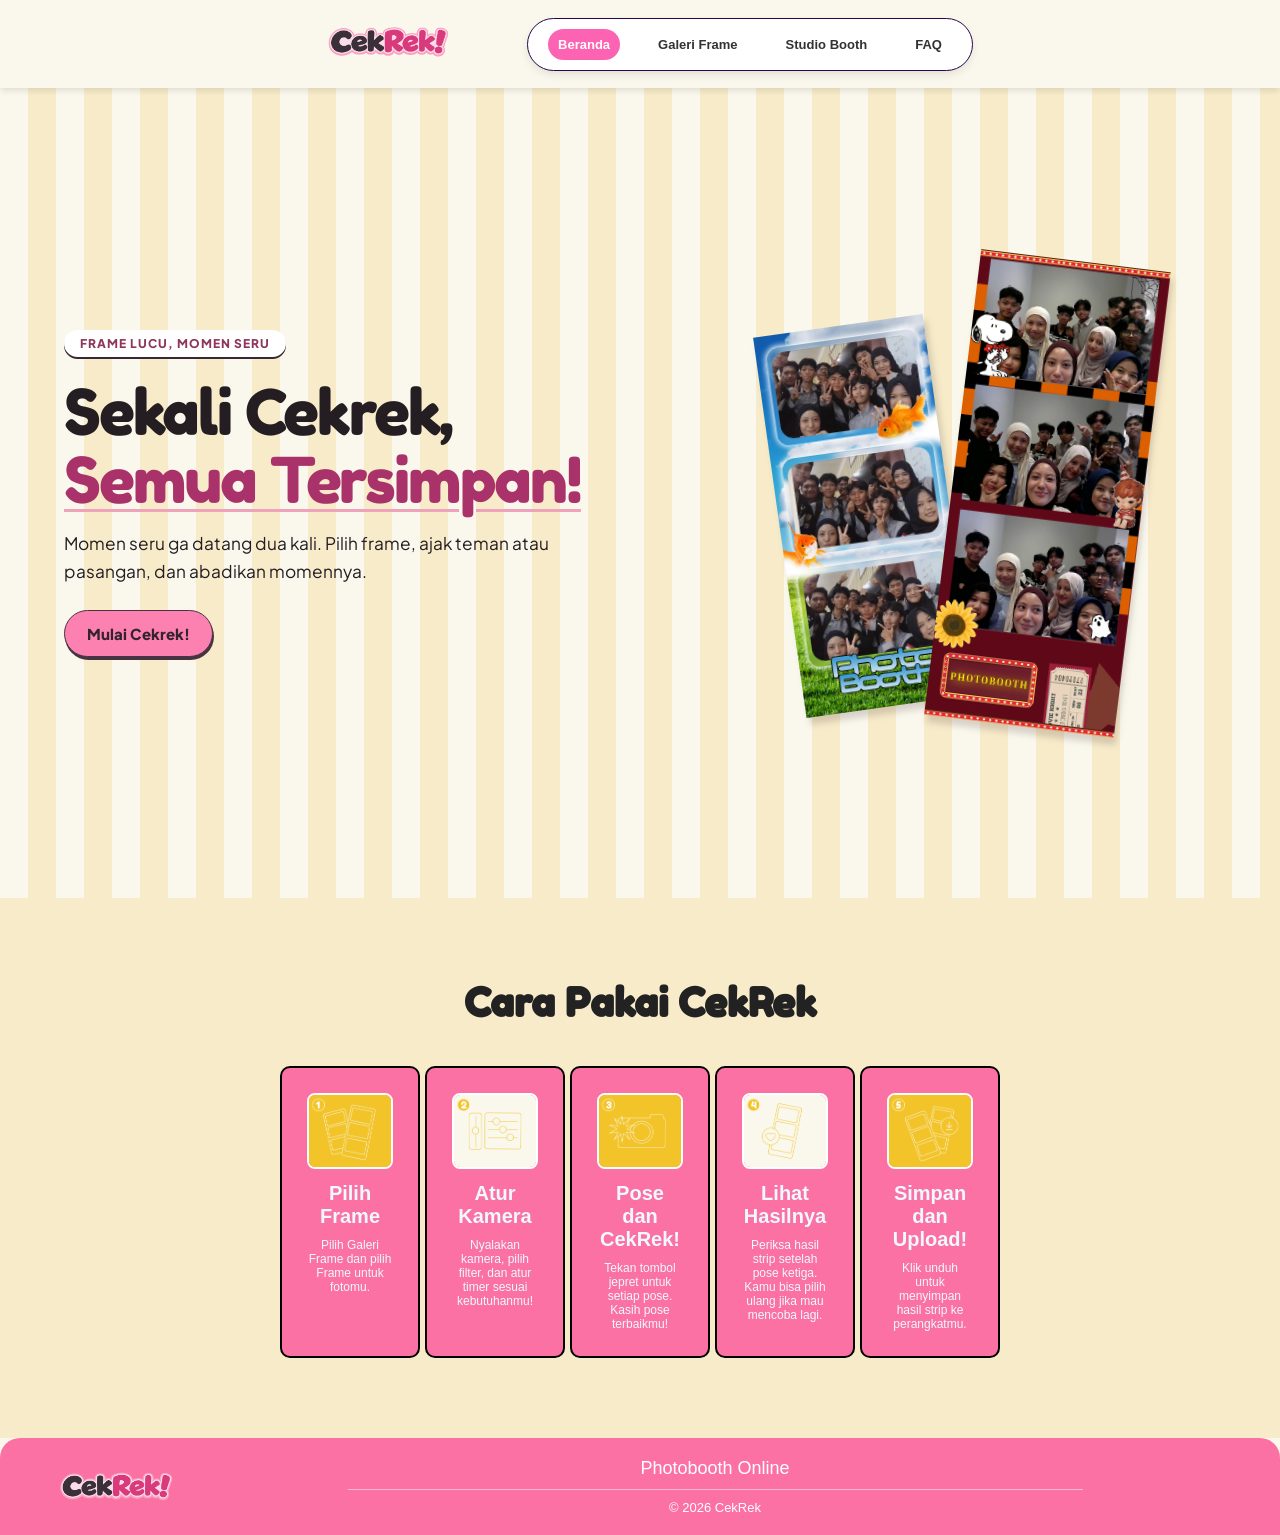
==== commit 96a10c6d: "Sinkronkan proyek dengan CekRek-Kamera-Satu-File" ====
--- a/index.html
+++ b/index.html
@@ -26,7 +26,7 @@
   <nav class="navbar">
     <div class="wrapper">
       <div class="logo">
-        <img src="gambar/logoCekRek.png" alt="Logo CekRek">
+        <img src="gambar/Logo_New.png" alt="Logo CekRek">
       </div>
 
       <button class="menu-toggle" type="button" aria-expanded="false" aria-controls="menu-utama">Menu</button>
@@ -50,7 +50,6 @@
       <p class="hero-deskripsi">Momen seru ga datang dua kali. Pilih frame, ajak teman atau pasangan, dan abadikan momennya.</p>
       <div class="hero-aksi">
         <a href="#galeri-frame" class="startbutton">Mulai Cekrek!</a>
-        <a href="#galeri-frame" class="galeriframe">Lihat Frame</a>
       </div>
     </div>
     <div class="hero-strip">
@@ -59,45 +58,44 @@
     </div>
   </section>
 
-  <section class="panduan" aria-labelledby="judul-panduan">
-    <header>
-      <p class="label-panduan">Cara pakai CekRek</p>
-      <h2 id="judul-panduan">Dari tiga pose<br>jadi satu strip.</h2>
-      <p>Siapkan pose favoritmu dan buat photostrip langsung dari browser.</p>
-    </header>
-    <ol>
-        <li>
-          <span class="nomor-panduan" aria-hidden="true">01</span>
-          <svg viewBox="0 0 160 136" aria-hidden="true" focusable="false"><g><g transform="rotate(-10 65 60)"><rect x="25" y="22" width="70" height="78" rx="3"/><rect x="32" y="30" width="56" height="52"/></g><g transform="rotate(9 104 73)"><rect x="71" y="40" width="60" height="70" rx="3"/><rect x="78" y="47" width="46" height="46"/></g></g></svg>
-          <h3>Pilih frame</h3>
-          <p>Buka Galeri Frame dan pilih bingkai untuk tiga fotomu.</p>
-        </li>
-        <li>
-          <span class="nomor-panduan" aria-hidden="true">02</span>
-          <svg viewBox="0 0 160 136" aria-hidden="true" focusable="false"><g><rect x="21" y="27" width="118" height="77" rx="10"/><path d="M38 49h84M38 79h84"/><circle cx="63" cy="49" r="8"/><circle cx="105" cy="79" r="8"/></g></svg>
-          <h3>Atur kamera</h3>
-          <p>Nyalakan kamera, pilih filter, lalu atur timer sesuai kebutuhanmu.</p>
-        </li>
-        <li>
-          <span class="nomor-panduan" aria-hidden="true">03</span>
-          <svg viewBox="0 0 160 136" aria-hidden="true" focusable="false"><g><path d="M27 46h24l9-14h39l10 14h22a6 6 0 0 1 6 6v44H23V52z"/><circle cx="80" cy="70" r="20"/><circle cx="80" cy="70" r="12"/><path d="M113 55h12"/></g></svg>
-          <h3>Ambil tiga pose</h3>
-          <p>Tekan jepret sekali. Kamera mengambil tiga pose berurutan dengan jeda untuk berganti gaya.</p>
-        </li>
-        <li>
-          <span class="nomor-panduan" aria-hidden="true">04</span>
-          <svg viewBox="0 0 160 136" aria-hidden="true" focusable="false"><g><g transform="rotate(-9 73 65)"><rect x="46" y="13" width="50" height="108" rx="3"/><path d="M52 20h38v24H52z M52 51h38v24H52z M52 82h38v24H52z"/></g><circle cx="112" cy="88" r="18"/><path d="m103 88 6 6 12-14"/></g></svg>
-          <h3>Lihat hasilnya</h3>
-          <p>Periksa strip setelah pose ketiga. Pilih Ulang kalau ingin mencoba lagi.</p>
-        </li>
-        <li>
-          <span class="nomor-panduan" aria-hidden="true">05</span>
-          <svg viewBox="0 0 160 136" aria-hidden="true" focusable="false"><g><rect x="27" y="22" width="53" height="91" rx="3"/><path d="M34 29h39v19H34z M34 55h39v19H34z M34 81h39v19H34z M112 43v38m-13-13 13 14 13-14 M93 91v11h38V91"/></g></svg>
-          <h3>Simpan strip</h3>
-          <p>Klik Unduh PNG untuk menyimpan photostrip ke perangkatmu.</p>
-        </li>
-    </ol>
-  </section>
+  <!-- PANDUAN START HERE-->
+   <section class="panduanmenu">
+        <h2 style="padding-bottom: 10px; font-size: 40px;">Cara Pakai CekRek</h2>
+
+        <div class="panduancont">
+            <div class="panduancard">
+                <img src="gambar/step1.png" alt="Pilih Frame">
+                <h3>Pilih Frame</h3>
+                <p>Pilih Galeri Frame dan pilih Frame untuk fotomu.</p>
+            </div>
+
+            <div class="panduancard">
+                <img src="gambar/step2.png" alt="Atur Kamera">
+                <h3>Atur Kamera</h3>
+                <p>Nyalakan kamera, pilih filter, dan atur timer sesuai kebutuhanmu!</p>
+            </div>
+
+            <div class="panduancard">
+                <img src="gambar/step3.png" alt="Pose dan CekRek!">
+                <h3>Pose dan CekRek!</h3>
+                <p>Tekan tombol jepret untuk setiap pose. Kasih pose terbaikmu!</p>
+            </div>
+
+            <div class="panduancard">
+                <img src="gambar/step4.png" alt="Lihat Hasilnya">
+                <h3>Lihat Hasilnya</h3>
+                <p>Periksa hasil strip setelah pose ketiga. Kamu bisa pilih ulang jika mau mencoba lagi.</p>
+            </div>
+
+            <div class="panduancard">
+                <img src="gambar/step5.png" alt="Simpan dan Upload!">
+                <h3>Simpan dan Upload!</h3>
+                <p>Klik unduh untuk menyimpan hasil strip ke perangkatmu.</p>
+            </div>
+        </div>
+    </section>
+
+  
   </div>
 
   <!-- GALERI FRAME SECTION -->
@@ -105,7 +103,7 @@
         <div class="container">
           <div class="header">
             <h1>Galeri Frame</h1>
-            <p>Pilih frame untuk masuk ke studio.</p>
+            <p>Satu frame tepat bikin hasil fotomu makin berkesan, pilih dan masuk ke studio yuk!</p>
           </div>
 
           <div class="grid">
@@ -116,10 +114,10 @@
               </div>
               <div class="info">
                 <div class="info-header">
-                  <h3>Frame 1</h3>
+                  <h3>Red Varsity Club</h3>
                   <span class="tag-populer">Populer</span>
                 </div>
-                <p>(3 Foto)</p>
+                <p>Nuansa merah klasik dan emblem varsity.</p>
               </div>
               <button class="btn">Pakai Frame</button>
             </div>
@@ -130,8 +128,8 @@
                 <img src="gambar/frame2.png" alt="Frame 2">
               </div>
               <div class="info">
-                <h3>Frame 2</h3>
-                <p>(3 Foto)</p>
+                <h3>Gingham Picnic</h3>
+                <p>Motif kotak-kotak cokelat warm bergaya piknik yang cozy dan estetik.</p>
               </div>
               <button class="btn">Pakai Frame</button>
             </div>
@@ -142,8 +140,8 @@
                 <img src="gambar/frame3.png" alt="Frame 3">
               </div>
               <div class="info">
-                <h3>Frame 3</h3>
-                <p>(3 Foto)</p>
+                <h3>SRIFOTON 2026</h3>
+                <p>Strip ungu pastel dari SRIFOTON 2026</p>
               </div>
               <button class="btn">Pakai Frame</button>
             </div>
@@ -154,8 +152,8 @@
                 <img src="gambar/frame4.png" alt="Frame 4">
               </div>
               <div class="info">
-                <h3>1 CUT</h3>
-                <p>(3 Foto)</p>
+                <h3>Sunny Goldfish Booth</h3>
+                <p>Gradasi biru langit cerah yang segar serta cheerful.</p>
               </div>
               <button class="btn">Pakai Frame</button>
             </div>
@@ -167,9 +165,9 @@
               </div>
               <div class="info">
                 <div class="info-header">
-                  <h3>Frame 5</h3>
+                  <h3>Velvet Leopard Strip</h3>
                 </div>
-                <p>(3 Foto)</p>
+                <p>Pola leopard cokelat berani dengan bingkai oval klasik untuk hasil foto bold dan standout.</p>
               </div>
               <button class="btn">Pakai Frame</button>
             </div>
@@ -180,8 +178,8 @@
                 <img src="gambar/framee6.png" alt="Frame 6">
               </div>
               <div class="info">
-                <h3>Frame Hibachi Mana</h3>
-                <p>(3 Foto)</p>
+                <h3>Hibachi Mana Pastel</h3>
+                <p>Aksen kuning lembut, checker tipis, dan ilustrasi karakter chibi yang manis untuk momen santai.</p>
               </div>
               <button class="btn">Pakai Frame</button>
             </div>
@@ -219,18 +217,14 @@
                 <svg viewBox="0 0 24 24" aria-hidden="true"><circle cx="12" cy="14" r="8"/><path d="M12 6V3m-3 0h6m3 5 2-2m-8 8 3-4"/></svg>
                 <span>Timer: Mati</span>
               </button>
-              <button type="button" id="buka-hasil" disabled>
-                <svg viewBox="0 0 24 24" aria-hidden="true"><rect x="3" y="3" width="18" height="18" rx="3"/><circle cx="9" cy="9" r="1.3"/><path d="m4 17 5-5 3 3 4-5 5 6"/></svg>
-                <span>Hasil</span>
+              <button type="button" id="cermin" aria-pressed="true" title="Balik arah kamera">
+                <svg viewBox="0 0 24 24" aria-hidden="true"><path d="M12 2v20M3 7l5 5-5 5zM21 7l-5 5 5 5z"/></svg>
+                <span>Cermin</span>
               </button>
             </div>
             <button id="jepret" type="button" aria-label="Mulai sesi foto otomatis" title="Mulai sesi foto otomatis" disabled></button>
-            <div class="alat-kanan">
-              <button id="kilat" aria-pressed="true">Flash</button>
-              <button id="cermin" aria-pressed="true">Cermin</button>
-            </div>
           </div>
-          <p id="pesan" role="status">Nyalakan kamera untuk mulai foto.</p>
+          <p id="pesan" role="status"></p>
         </div>
         <aside class="pilihan-frame">
           <p>Frame terpilih <strong id="nama-frame">Frame 1</strong></p>
@@ -271,7 +265,7 @@
 
   <!-- FOOTER -->
   <footer class="footer">
-    <img src="gambar/logoCekRek.png" alt="Logo CekRek" class="footer-logo">
+    <img src="gambar/Logo_New.png" alt="Logo CekRek" class="footer-logo">
     <div class="tengah">
       <p class="tagline">Photobooth Online</p>
       <hr>
--- a/css/base.css
+++ b/css/base.css
@@ -17,3 +17,4 @@
 
 * { box-sizing: border-box; }
 body { margin: 0; background: var(--color-cream); color: #222; font-family: Jakarta, Arial, sans-serif; }
+/*e681a8*/
--- a/css/navbar.css
+++ b/css/navbar.css
@@ -19,6 +19,8 @@
     display: flex;
     justify-content: center;
     align-items: center;
+    padding-top: 10px;
+    padding-bottom: 10px;
     padding-left: 20px;
     padding-right: 20px;
 }
@@ -34,7 +36,7 @@
 }
 
 .logo img {
-    width: 100px;
+    width: 160px;
     height: auto;
     object-fit: contain;
 }
--- a/css/landing.css
+++ b/css/landing.css
@@ -8,6 +8,11 @@
   background: #fbf8ef;
   color: #241e22;
   overflow: hidden;
+  background: repeating-linear-gradient(
+        90deg,
+        var(--color-cream) 0 28px,
+        #f7ebc9 28px 56px
+    );
 }
 .hero-label {
   display: inline-block;
@@ -39,7 +44,7 @@
   border-radius: 24px; box-shadow: 1px 3px #483342;
 }
 .hero-aksi .startbutton { background: #fc81b0; }
-.hero-aksi a:hover { transform: translateY(-2px); }
+.hero-aksi a:hover { transform: translateY(-2px); background: #e681a8; }
 .hero-strip { position: relative; width: 100%; height: clamp(330px, 39vw, 550px); }
 .hero-strip img {
   position: absolute; object-fit: contain;
--- a/css/panduan.css
+++ b/css/panduan.css
@@ -1,140 +1,52 @@
-.panduan {
-    --kertas: #f6ebce;
-    --tinta: #54221f;
-
-    color: #172e47;
-    background-color: var(--kertas);
-    background-image:
-        linear-gradient(#82633010 1px, transparent 1px),
-        linear-gradient(90deg, #82633010 1px, transparent 1px);
-    background-size: 32px 32px;
-    padding: clamp(48px, 7vw, 100px) max(5vw, calc((100% - 1320px) / 2));
-}
-
-.panduan header {
-    max-width: 670px;
-    margin: 0 auto clamp(36px, 5vw, 72px);
-    text-align: center;
-}
-
-.panduan p {
-    font: 400 16px/1.6 Jakarta, sans-serif;
-    color: #764c40;
-}
-
-.panduan .label-panduan {
-    font-size: 12px;
-    font-weight: 800;
-    letter-spacing: .15em;
-    text-transform: uppercase;
-}
-
-.panduan h2,
-.panduan h3 {
-    font-family: Georgia, serif;
-    font-weight: 400;
-}
-
-.panduan h2 {
-    font-size: clamp(44px, 5.6vw, 84px);
-    line-height: 1.02;
-    letter-spacing: -.055em;
-    margin: 16px 0 22px;
-}
-
-.panduan ol {
-    list-style: none;
-    display: grid;
-    grid-template-columns: repeat(5, minmax(0, 1fr));
-    gap: 1px;
-    border: 1px solid var(--tinta);
-    background: var(--tinta);
-}
-
-.panduan li {
-    min-width: 0;
-    padding: clamp(14px, 1.5vw, 24px);
-    background: var(--kertas);
-}
-
-.nomor-panduan {
-    display: inline-block;
-    padding: 8px;
-    border: 1px solid var(--tinta);
-    color: var(--tinta);
-    font: 800 12px Jakarta, sans-serif;
-}
-
-.panduan svg {
-    display: block;
-    width: 100%;
-    margin: 12px 0 20px;
-    background: var(--tinta);
-}
-
-.panduan svg g {
-    fill: var(--tinta);
-    stroke: #ffe8b1;
-    stroke-width: 2.2;
-    stroke-linejoin: round;
-    stroke-linecap: round;
-}
-
-.panduan h3 {
-    font-size: clamp(22px, 2vw, 30px);
-    line-height: 1.15;
-    margin-bottom: 8px;
-}
-
-
-/* ========================================
-   RESPONSIVE TABLET
-======================================== */
-
-@media (max-width: 900px) {
-    .panduan ol {
-        grid-template-columns: repeat(2, minmax(0, 1fr));
-        background: transparent;
-        border: 0;
-        gap: 12px;
+.panduanmenu{
+        background-color:#f7ebc9;
+        width: 100%;
+        height: auto;
+        padding: 80px 280px;
+        margin-top: 0px;
+        margin-bottom: 0;
+        text-align: center;
     }
 
-    .panduan li {
-        border: 1px solid var(--tinta);
-    }
-}
-
-
-/* ========================================
-   RESPONSIVE MOBILE
-======================================== */
-
-@media (max-width: 540px) {
-    .panduan ol {
-        grid-template-columns: 1fr;
+    .panduancont{
+        display: flex;
+        justify-content: center;
+        gap: 5px;
+        margin-top: 30px;
     }
 
-    .panduan li {
-        display: grid;
-        grid-template-columns: 84px 1fr;
-        column-gap: 15px;
-        align-content: start;
+    .panduancard{
+        background-color: #fb71a4;
+        color:aliceblue;
+        height: auto;
+        width: 210px;
+        border-radius: 10px;
+        padding: 25px;
+        text-align: center;
+        border: 2px solid #000000;
     }
 
-    .panduan svg {
-        grid-column: 1;
-        grid-row: 1 / 4;
-        align-self: center;
-        margin: 0;
+    .panduancard img{
+        width: 100%;
+        height: auto;
+        object-fit: cover;
+        border-radius: 8px;
+        border: 2px solid rgb(255, 255, 255);
     }
 
-    .panduan li > :not(svg) {
-        grid-column: 2;
+    .panduanmenu h2{
+        font-family:'Fredoka', cursive;
+
     }
 
-    .nomor-panduan {
-        justify-self: start;
-        margin-bottom: 6px;
-        padding: 3px 6px;
+    .panduancard h3{
+        font-family: 'Plus Jakarta Sans', sans-serif;
+        margin-top: 10px;
+        font-size: 20px;
     }
-}+
+    .panduancard p{
+        font-family: 'Plus Jakarta Sans', sans-serif;
+        margin-top: 10px;
+        font-size: 12px;
+    }
--- a/css/galeri-frame.css
+++ b/css/galeri-frame.css
@@ -1,8 +1,9 @@
 .galeri-frame-section {
   background-color: #f8f9fa;
-  padding: 40px 20px;
-  margin-top: 50px;
-  border-top: 2px dashed #ddd;
+  padding: 24px 20px 40px 20px;
+  margin-top: 0;
+  border-top: none;
+  font-family: 'Plus Jakarta Sans', 'Inter', system-ui, -apple-system, sans-serif;
 }
 
 .galeri-frame-section .container {
@@ -19,14 +20,17 @@
   font-size: 24px;
   margin-bottom: 8px;
   color: #111;
-  font-family: Arial, sans-serif;
+  font-family: 'Plus Jakarta Sans', 'Inter', system-ui, -apple-system, sans-serif;
+  font-weight: 800;
+  letter-spacing: -0.02em;
 }
 
 .galeri-frame-section .header p {
   color: #666;
   margin-bottom: 24px;
   font-size: 14px;
-  font-family: Arial, sans-serif;
+  font-family: 'Plus Jakarta Sans', 'Inter', system-ui, -apple-system, sans-serif;
+  font-weight: 400;
 }
 
 .galeri-frame-section .grid {
@@ -49,7 +53,7 @@
 .galeri-frame-section .card.yellow { background-color: #fffde7; }
 .galeri-frame-section .card.purple { background-color: #f3e5f5; }
 .galeri-frame-section .card.green  { background-color: #e8f5e9; }
-.galeri-frame-section .card.red  { background-color: #ffe1ca; }
+.galeri-frame-section .card.red    { background-color: #ffe1ca; }
 
 .galeri-frame-section .card.active {
   border-color: #fbc02d;
@@ -62,7 +66,8 @@
   background: #fbc02d;
   color: #000;
   font-size: 11px;
-  font-weight: bold;
+  font-weight: 700;
+  font-family: 'Plus Jakarta Sans', 'Inter', system-ui, -apple-system, sans-serif;
   padding: 4px 8px;
   border-radius: 12px;
   display: none;
@@ -93,74 +98,12 @@
   display: block;
 }
 
-.galeri-frame-section .preview-grid-2x2 {
-  display: grid;
-  grid-template-columns: 1fr 1fr;
-  gap: 4px;
-  width: 100%;
-  height: 100%;
-}
-.galeri-frame-section .preview-grid-2x2 div {
-  background: #222;
-  color: #fff;
-  display: flex;
-  align-items: center;
-  justify-content: center;
-  font-size: 12px;
-  border-radius: 2px;
-}
-
-.galeri-frame-section .preview-grid-2cut {
-  display: flex;
-  flex-direction: column;
-  gap: 6px;
-  width: 100%;
-  height: 100%;
-}
-.galeri-frame-section .preview-grid-2cut div {
-  background: #222;
-  color: #fff;
-  flex: 1;
-  display: flex;
-  align-items: center;
-  justify-content: center;
-  font-size: 10px;
-  border-radius: 2px;
-}
-
-.galeri-frame-section .preview-grid-strip {
-  display: flex;
-  flex-direction: column;
-  gap: 3px;
-  width: 70%;
-  height: 100%;
-}
-.galeri-frame-section .preview-grid-strip div {
-  background: #222;
-  color: #fff;
-  flex: 1;
-  display: flex;
-  align-items: center;
-  justify-content: center;
-  font-size: 10px;
-  border-radius: 2px;
-}
-
-.galeri-frame-section .preview-grid-1cut {
-  width: 100%;
-  height: 100%;
-  background: #222;
-  color: #fff;
-  display: flex;
-  align-items: center;
-  justify-content: center;
-  font-size: 12px;
-  border-radius: 2px;
-}
-
 .galeri-frame-section .info {
   width: 100%;
   margin-bottom: 16px;
+  flex: 1;
+  display: flex;
+  flex-direction: column;
 }
 
 .galeri-frame-section .info-header {
@@ -173,7 +116,8 @@
   font-size: 16px;
   color: #111;
   margin: 0;
-  font-family: Arial, sans-serif;
+  font-family: 'Plus Jakarta Sans', 'Inter', system-ui, -apple-system, sans-serif;
+  font-weight: 700;
 }
 
 .galeri-frame-section .tag-populer {
@@ -182,31 +126,34 @@
   font-size: 10px;
   padding: 2px 6px;
   border-radius: 4px;
-  font-weight: bold;
+  font-weight: 700;
+  font-family: 'Plus Jakarta Sans', 'Inter', system-ui, -apple-system, sans-serif;
 }
 
 .galeri-frame-section .info p {
   font-size: 12px;
-  color: #777;
+  color: #666;
   margin: 4px 0 0 0;
-  font-family: Arial, sans-serif;
+  font-family: 'Plus Jakarta Sans', 'Inter', system-ui, -apple-system, sans-serif;
+  font-weight: 400;
 }
 
 .galeri-frame-section .btn {
   width: 100%;
+  margin-top: auto;
   padding: 10px 0;
   border-radius: 20px;
   border: 1px solid #ccc;
   background: #fff;
-  font-weight: bold;
+  font-weight: 700;
   cursor: pointer;
   font-size: 13px;
   color: #111;
-  font-family: Arial, sans-serif;
+  font-family: 'Plus Jakarta Sans', 'Inter', system-ui, -apple-system, sans-serif;
 }
 
 .galeri-frame-section .card.active .btn {
   background: #fbc02d;
   border-color: #fbc02d;
   color: #000;
-}
+}
--- a/css/kamera.css
+++ b/css/kamera.css
@@ -166,6 +166,8 @@
     opacity: .5;
 }
 
+#pesan:empty { display: none; }
+
 #pesan {
     text-align: center;
     color: #774359;
@@ -291,20 +293,14 @@
     gap: 12px;
 }
 
-.alat-kiri,
-.alat-kanan {
+.alat-kiri {
     display: flex;
     align-items: center;
     gap: 6px;
     flex-wrap: wrap;
 }
 
-.alat-kanan {
-    justify-content: flex-end;
-}
-
-.alat-kiri > *,
-.alat-kanan > * {
+.alat-kiri > * {
     text-align: center;
 }
 
@@ -347,28 +343,6 @@
     font-size: 12px;
 }
 
-.alat-kanan button,
-.alat-kanan label {
-    border-radius: 50%;
-    width: 54px;
-    height: 54px;
-    display: grid;
-    align-content: center;
-    justify-content: center;
-    font-size: 11px;
-}
-
-.alat-kanan label {
-    border: 1px solid #dabec8;
-    background: white;
-}
-
-.alat-kanan select {
-    border: 0;
-    padding: 0;
-    background: transparent;
-}
-
 #jepret {
     width: 78px;
     height: 78px;
@@ -392,8 +366,7 @@
         grid-row: 1;
     }
 
-    .alat-kiri,
-    .alat-kanan {
+    .alat-kiri {
         justify-content: center;
     }
 }
@@ -434,7 +407,6 @@
 
 .studio-body {
     grid-template-columns: minmax(0, 1.65fr) minmax(0, 1fr);
-    align-items: center;
     gap: clamp(16px, 2vw, 28px);
 }
 
@@ -464,7 +436,7 @@
 }
 
 #hasil {
-    height: clamp(190px, 19vw, 260px);
+    height: clamp(275px, 29vw, 420px);
 }
 
 .pilihan-frame button {
@@ -484,14 +456,12 @@
 }
 
 .kontrol {
-    background: #faf8ef;
     border-radius: 18px;
     padding: 12px;
     margin: 12px 0;
 }
 
-.alat-kiri,
-.alat-kanan {
+.alat-kiri {
     min-width: 0;
 }
 
@@ -514,8 +484,7 @@
         grid-column: 1 / -1;
     }
 
-    .alat-kiri,
-    .alat-kanan {
+    .alat-kiri {
         justify-content: center;
     }
 }
--- a/css/faq.css
+++ b/css/faq.css
@@ -1,5 +1,6 @@
 /* ---------- FAQ ---------- */
 .faq {
+  width: 100%;          /* tambahkan ini */
   max-width: 980px;
   margin: 0 auto;
   padding: 40px 20px;
@@ -77,7 +78,7 @@
   text-align: center;
 }
 
-.footer-logo { height: 70px; }
+.footer-logo { height: 50px; }
 .tengah  { flex: 1; }
 .tagline { margin: 0 0 10px; font-size: 18px; }
 .copy    { margin: 10px 0 0; font-size: 13px; }
@@ -94,4 +95,16 @@
   .footer { flex-direction: column; gap: 12px; padding: 16px; }
   .pertanyaan { padding: 16px 20px; font-size: 16px; }
   .jawaban { padding: 14px 20px 18px; }
-}+}
+
+/* Footer tetap di bawah */
+body {
+  min-height: 100vh;
+  display: flex;
+  flex-direction: column;
+}
+
+.footer {
+  margin-top: auto;
+}
+
